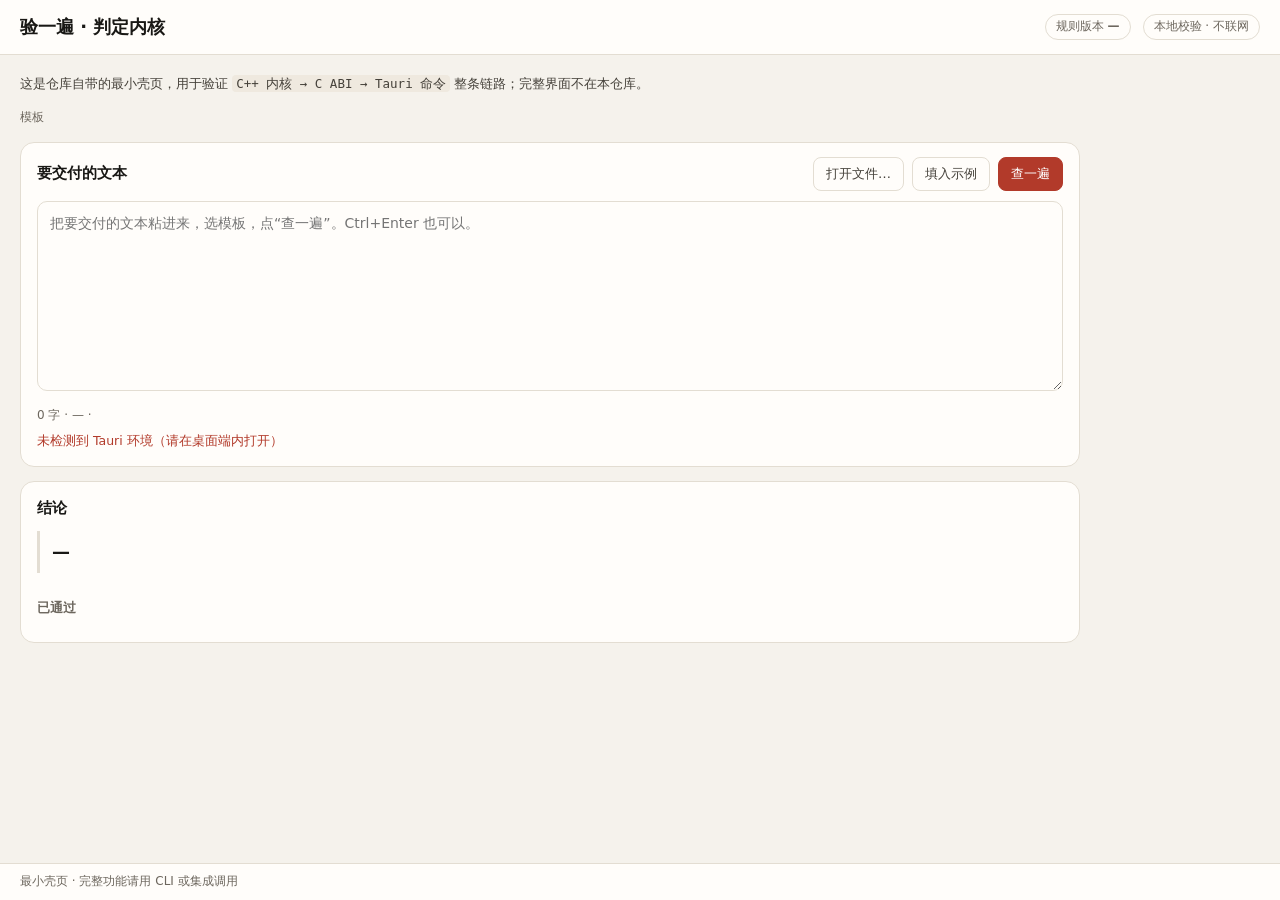
==== shell/index.html @ eaea77e4 "refactor: 仓库只保留后端程序（C++ 内核 + Tauri 壳 + 门禁），移除站点前端" ====
<!doctype html>
<html lang="zh-CN">
<head>
<meta charset="utf-8">
<meta name="viewport" content="width=device-width, initial-scale=1">
<meta name="color-scheme" content="light">
<title>验一遍 · 判定内核</title>
<link rel="stylesheet" href="style.css">
</head>
<body>
<header class="bar">
  <strong>验一遍 · 判定内核</strong>
  <span class="ver">规则版本 <b id="rule-version">—</b></span>
  <span class="ver">本地校验 · 不联网</span>
</header>

<main>
  <p class="lede">这是仓库自带的最小壳页，用于验证 <code>C++ 内核 → C ABI → Tauri 命令</code> 整条链路；完整界面不在本仓库。</p>

  <section class="row" aria-label="模板">
    <span class="label">模板</span>
    <div id="templates" class="chips"></div>
  </section>

  <section class="pane">
    <div class="pane-head">
      <h2>要交付的文本</h2>
      <div class="actions">
        <button id="btn-open" class="btn">打开文件…</button>
        <button id="btn-sample" class="btn">填入示例</button>
        <button id="btn-check" class="btn btn-primary">查一遍</button>
      </div>
    </div>
    <textarea id="text" spellcheck="false" placeholder="把要交付的文本粘进来，选模板，点“查一遍”。Ctrl+Enter 也可以。"></textarea>
    <p class="stat"><span id="stat-chars">0 字</span> · <span id="stat-enc">—</span> · <span id="stat-cap"></span></p>
    <p id="hint" class="hint" role="status" aria-live="polite"></p>
  </section>

  <section class="pane" aria-live="polite">
    <div class="pane-head"><h2>结论</h2></div>
    <div id="verdict" class="verdict"><b id="verdict-text">—</b><span id="verdict-why"></span></div>
    <ul id="defects" class="list"></ul>
    <h3>已通过</h3>
    <ul id="passes" class="list pass"></ul>
  </section>
</main>

<footer><span id="foot-note">最小壳页 · 完整功能请用 CLI 或集成调用</span></footer>
<script src="app.js"></script>
</body>
</html>
---- shell/style.css ----
:root{
  --bg:#f5f2ec;--surface:#fffdfa;--ink:#191815;--ink-2:#45413a;--ink-3:#6d675e;
  --line:#e3ddd2;--accent:#b23a2a;--ok:#2b6549;--warn:#8c5806;
  --fs-sm:13px;--fs-md:14px;--fs-lg:15px;--fs-xl:18px;
}
*{box-sizing:border-box}
html,body{margin:0;height:100%}
body{
  background:var(--bg);color:var(--ink);
  font:var(--fs-md)/1.65 "Segoe UI","Microsoft YaHei",system-ui,sans-serif;
  display:flex;flex-direction:column;
}
code{font-family:ui-monospace,Consolas,monospace;background:#efe9df;padding:1px 4px;border-radius:4px;font-size:12.5px}
.bar{display:flex;align-items:center;gap:12px;padding:12px 20px;background:var(--surface);border-bottom:1px solid var(--line)}
.bar strong{font-size:var(--fs-xl)}
.ver{margin-left:auto;font-size:12px;color:var(--ink-3);border:1px solid var(--line);border-radius:999px;padding:2px 10px}
.ver+.ver{margin-left:0}
main{flex:1 1 auto;overflow:auto;padding:18px 20px 24px;display:flex;flex-direction:column;gap:14px;max-width:1100px;width:100%}
.lede{margin:0;color:var(--ink-2);font-size:var(--fs-sm)}
.row{display:flex;align-items:center;gap:10px}
.label{font-size:12px;color:var(--ink-3)}
.chips{display:flex;gap:8px;flex-wrap:wrap}
.chip{cursor:pointer;border:1px solid var(--line);background:var(--surface);color:var(--ink-2);
  border-radius:999px;padding:4px 12px;font-size:var(--fs-sm);font-family:inherit}
.chip[aria-pressed="true"]{border-color:var(--accent);color:var(--accent);box-shadow:inset 0 0 0 1px var(--accent)}
.pane{background:var(--surface);border:1px solid var(--line);border-radius:14px;padding:14px 16px}
.pane-head{display:flex;align-items:center;gap:12px;margin-bottom:10px}
.pane-head h2{margin:0;font-size:var(--fs-lg)}
.actions{margin-left:auto;display:flex;gap:8px}
.btn{font:inherit;font-size:var(--fs-sm);padding:5px 12px;border-radius:8px;border:1px solid var(--line);
  background:var(--surface);color:var(--ink-2);cursor:pointer}
.btn:hover{border-color:#cec6b8}
.btn:disabled{opacity:.55;cursor:default}
.btn-primary{background:var(--accent);border-color:var(--accent);color:#fff}
textarea{width:100%;min-height:190px;resize:vertical;font:inherit;padding:10px 12px;border-radius:10px;
  border:1px solid var(--line);background:#fffdfa;color:var(--ink);line-height:1.7}
textarea:focus-visible,.btn:focus-visible,.chip:focus-visible{outline:none;box-shadow:0 0 0 3px rgba(178,58,42,.22)}
.stat{margin:8px 0 0;font-size:12px;color:var(--ink-3)}
.hint{margin:6px 0 0;font-size:12.5px;color:var(--ink-3);min-height:18px}
.hint[data-tone="error"]{color:var(--accent)}
.hint[data-tone="ok"]{color:var(--ok)}
.verdict{display:flex;align-items:baseline;gap:10px;flex-wrap:wrap;border-left:3px solid var(--line);
  padding:6px 0 6px 12px}
.verdict b{font-size:var(--fs-xl)}
.verdict span{color:var(--ink-3);font-size:var(--fs-sm)}
.verdict.is-bad{border-left-color:var(--accent)}
.verdict.is-warn{border-left-color:var(--warn)}
.verdict.is-ok{border-left-color:var(--ok)}
.list{margin:10px 0 0;padding:0;list-style:none;display:flex;flex-direction:column;gap:8px}
.list li{border-left:3px solid var(--line);padding:2px 0 2px 10px;font-size:var(--fs-sm)}
.list li.high{border-left-color:var(--accent)}
.list li.mid{border-left-color:var(--warn)}
.list li.low{border-left-color:#a99a86}
.list li b{font-weight:600}
.list li p{margin:2px 0 0;color:var(--ink-3);font-size:12.5px}
.pass{flex-direction:row;flex-wrap:wrap;gap:6px}
.pass li{border:1px solid var(--line);border-radius:999px;padding:2px 10px;color:var(--ok);border-left-width:1px}
h3{font-size:13px;color:var(--ink-3);margin:14px 0 0;font-weight:600}
footer{padding:8px 20px;border-top:1px solid var(--line);background:var(--surface);color:var(--ink-3);font-size:12px}
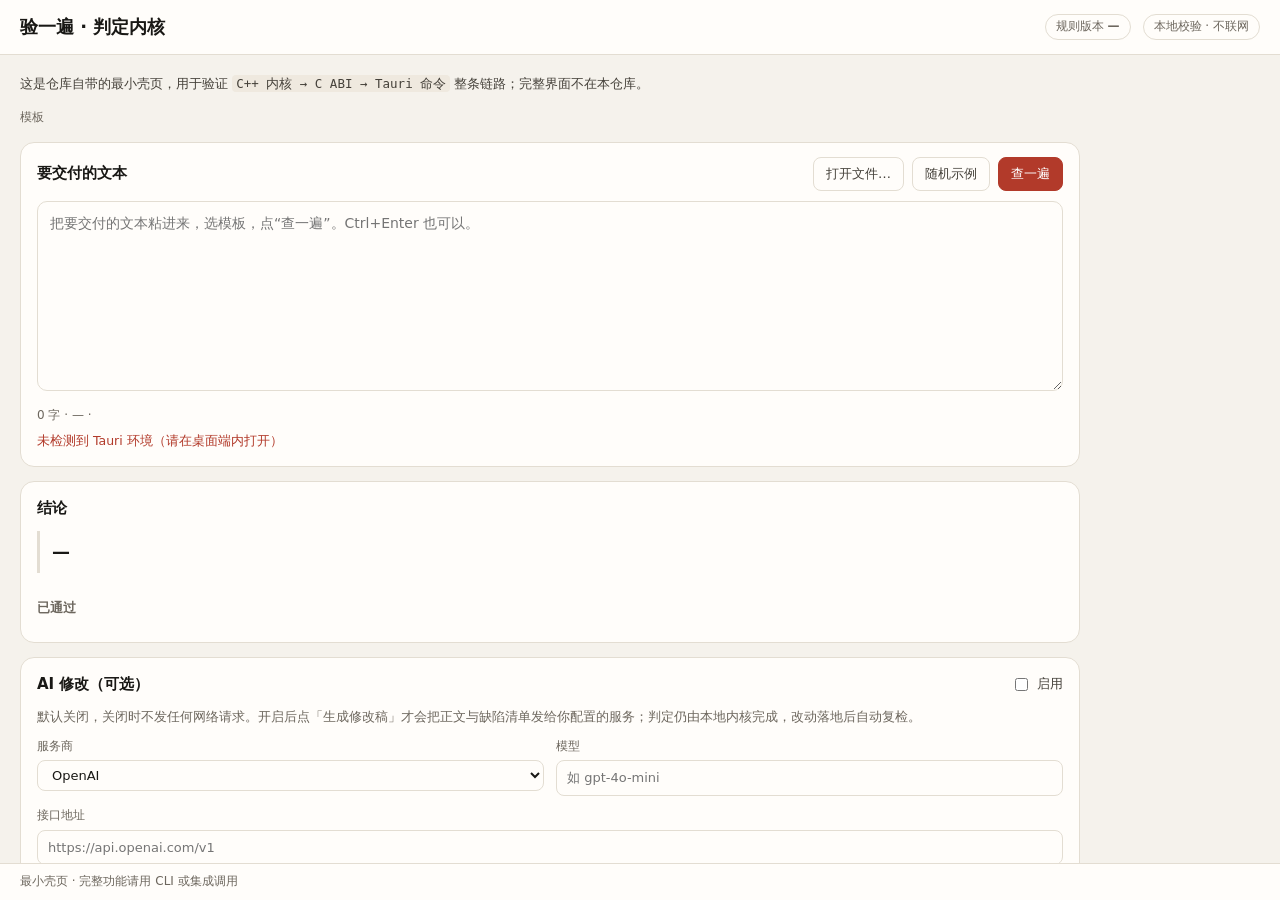
==== commit d3ec76bf: "feat(template): agentcmd 阈值对齐 20000 字、每套模板 3 条示例、壳页随机示例与 AI 入口（yyb-4）" ====
--- a/shell/index.html
+++ b/shell/index.html
@@ -27,7 +27,7 @@
       <h2>要交付的文本</h2>
       <div class="actions">
         <button id="btn-open" class="btn">打开文件…</button>
-        <button id="btn-sample" class="btn">填入示例</button>
+        <button id="btn-sample" class="btn">随机示例</button>
         <button id="btn-check" class="btn btn-primary">查一遍</button>
       </div>
     </div>
@@ -43,6 +43,33 @@
     <h3>已通过</h3>
     <ul id="passes" class="list pass"></ul>
   </section>
+  <section class="pane" aria-label="AI 修改">
+    <div class="pane-head">
+      <h2>AI 修改（可选）</h2>
+      <label class="chk"><input type="checkbox" id="ai-enabled"> 启用</label>
+    </div>
+    <p class="note">默认关闭，关闭时不发任何网络请求。开启后点「生成修改稿」才会把正文与缺陷清单发给你配置的服务；判定仍由本地内核完成，改动落地后自动复检。</p>
+    <div class="ai-grid">
+      <label class="f"><span>服务商</span>
+        <select id="ai-provider">
+          <option value="openai">OpenAI</option>
+          <option value="deepseek">DeepSeek</option>
+          <option value="custom">自定义</option>
+        </select>
+      </label>
+      <label class="f"><span>模型</span><input id="ai-model" placeholder="如 gpt-4o-mini"></label>
+      <label class="f wide"><span>接口地址</span><input id="ai-base" placeholder="https://api.openai.com/v1"></label>
+      <label class="f wide"><span>API Key</span><input id="ai-key" type="password" autocomplete="off" placeholder="只存在本机内存，不落盘、不回显"></label>
+    </div>
+    <div class="actions ai-actions">
+      <button id="btn-ai-save" class="btn">保存设置</button>
+      <button id="btn-ai-clear" class="btn">清除 Key</button>
+      <button id="btn-ai-run" class="btn btn-primary" disabled>生成修改稿</button>
+      <button id="btn-ai-cancel" class="btn" disabled>取消</button>
+    </div>
+    <p id="ai-hint" class="hint" role="status" aria-live="polite"></p>
+    <div id="ai-out" class="ai-out"></div>
+  </section>
 </main>
 
 <footer><span id="foot-note">最小壳页 · 完整功能请用 CLI 或集成调用</span></footer>
--- a/shell/style.css
+++ b/shell/style.css
@@ -57,3 +57,19 @@
 .pass li{border:1px solid var(--line);border-radius:999px;padding:2px 10px;color:var(--ok);border-left-width:1px}
 h3{font-size:13px;color:var(--ink-3);margin:14px 0 0;font-weight:600}
 footer{padding:8px 20px;border-top:1px solid var(--line);background:var(--surface);color:var(--ink-3);font-size:12px}
+/* ---- AI 修改（可选通道） ---- */
+.note{margin:0 0 10px;font-size:12.5px;color:var(--ink-3);line-height:1.6}
+.chk{margin-left:auto;display:flex;align-items:center;gap:6px;font-size:12.5px;color:var(--ink-2)}
+.ai-grid{display:grid;grid-template-columns:1fr 1fr;gap:10px 12px}
+.f{display:flex;flex-direction:column;gap:4px;font-size:12px;color:var(--ink-3)}
+.f.wide{grid-column:1 / -1}
+.f input,.f select{font:inherit;font-size:var(--fs-sm);padding:6px 10px;border-radius:8px;border:1px solid var(--line);background:#fffdfa;color:var(--ink)}
+.f input:focus-visible,.f select:focus-visible{outline:none;box-shadow:0 0 0 3px rgba(178,58,42,.22)}
+.ai-actions{margin:12px 0 0;justify-content:flex-start}
+.ai-out{margin-top:6px}
+.ai-cmp{border-left:3px solid var(--line);padding:6px 0 6px 12px;font-size:var(--fs-sm);color:var(--ink-2);line-height:1.6}
+.ai-list{margin:8px 0 0;padding:0;list-style:none;display:flex;flex-direction:column;gap:6px}
+.ai-list li{border-left:3px solid var(--line);padding:2px 0 2px 10px;font-size:12.5px}
+.ai-list li b{font-weight:600}
+.ai-list li p{margin:2px 0 0;color:var(--ink-3);font-size:12px}
+h4{font-size:12.5px;color:var(--ink-3);margin:14px 0 0;font-weight:600}
